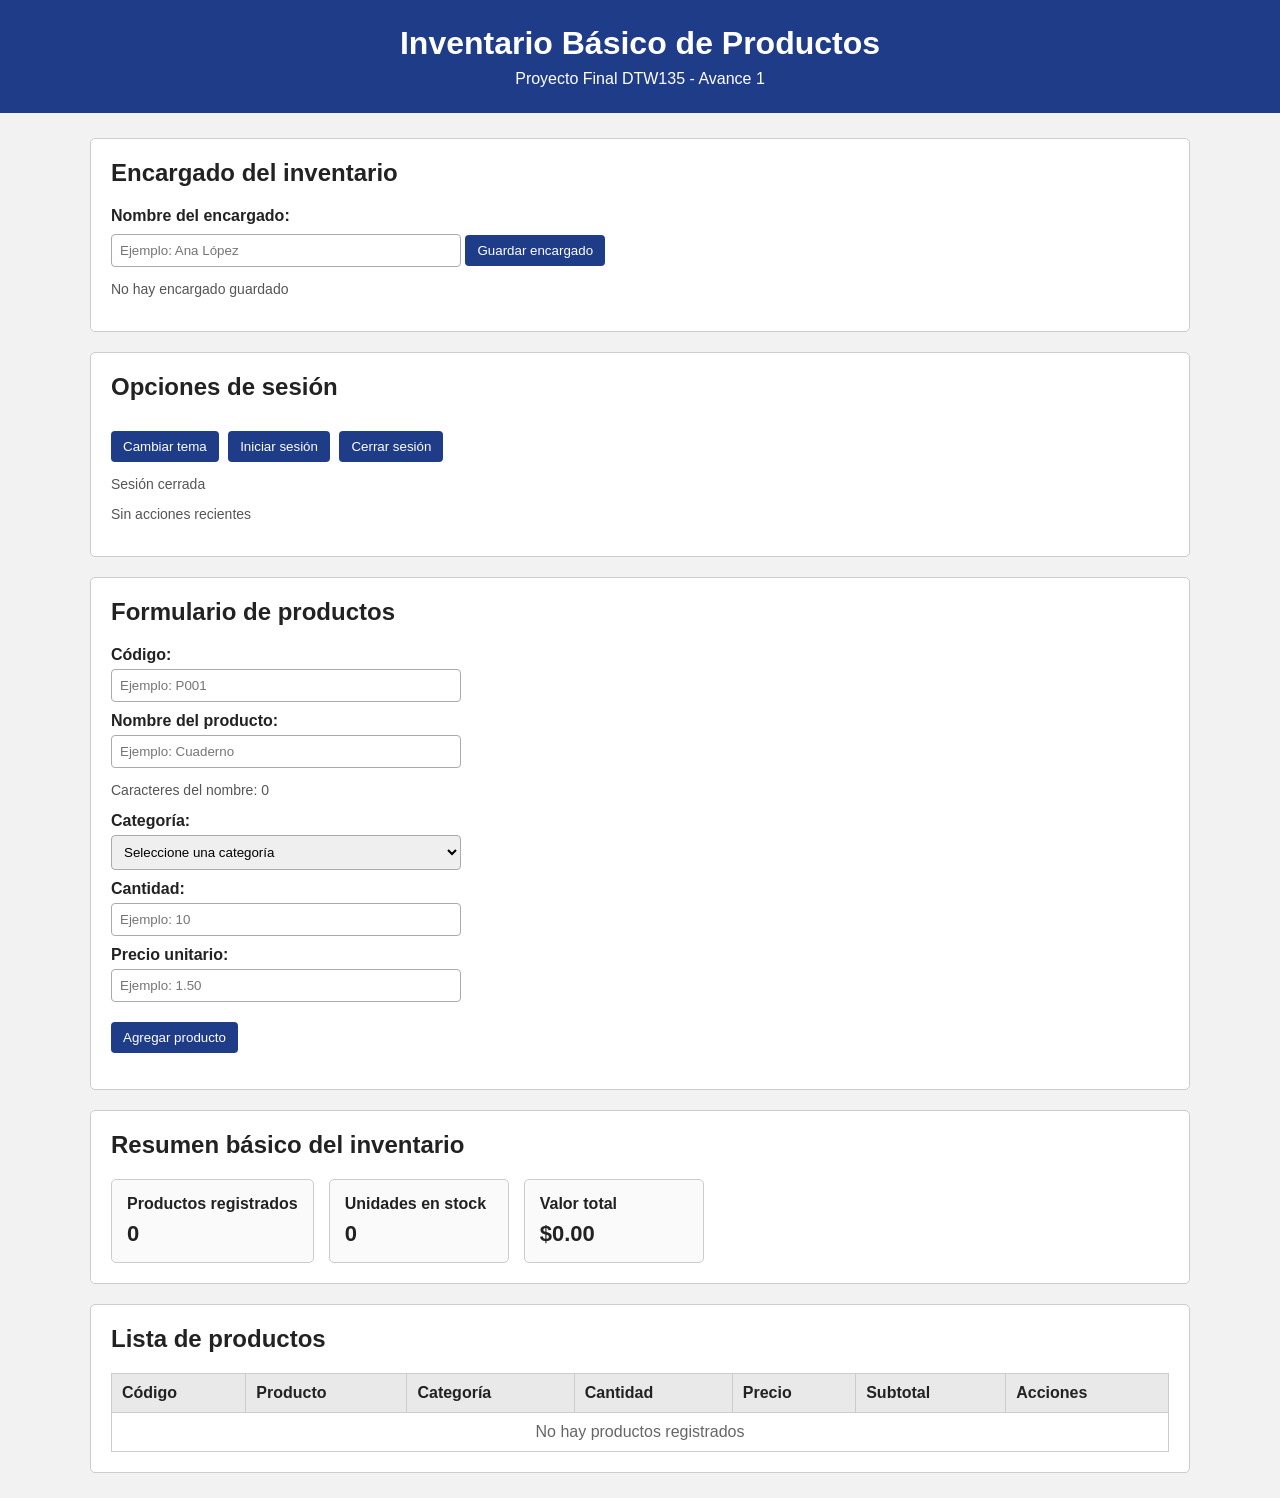
==== index.html @ 8d3bea01 "primer carga, eventos, cambiar estados, localstorage, sesionstorage, Dom, agregar y listar del crud" ====
<!DOCTYPE html>
<html lang="es">
<head>
  <meta charset="UTF-8">
  <meta name="viewport" content="width=device-width, initial-scale=1.0">
  <title>Inventario Básico de Productos</title>
  <link rel="stylesheet" href="css/styles.css">
</head>
<body>

  <header class="encabezado">
    <h1>Inventario Básico de Productos</h1>
    <p>Proyecto Final DTW135 - Avance 1</p>
  </header>

  <main class="contenedor-principal">

    <section class="tarjeta">
      <h2>Encargado del inventario</h2>

      <label for="usuario">Nombre del encargado:</label>
      <input type="text" id="usuario" placeholder="Ejemplo: Ana López">

      <button id="guardarUsuarioBtn">Guardar encargado</button>

      <p id="mostrarUsuario" class="texto-ayuda"></p>
    </section>

    <section class="tarjeta">
      <h2>Opciones de sesión</h2>

      <button id="temaBtn">Cambiar tema</button>
      <button id="iniciarSesionBtn">Iniciar sesión</button>
      <button id="cerrarSesionBtn">Cerrar sesión</button>

      <p id="estadoSesion" class="texto-ayuda"></p>
      <p id="ultimaAccion" class="texto-ayuda"></p>
    </section>

    <section class="tarjeta">
      <h2>Formulario de productos</h2>

      <label for="codigoInput">Código:</label>
      <input type="text" id="codigoInput" placeholder="Ejemplo: P001">

      <label for="productoInput">Nombre del producto:</label>
      <input type="text" id="productoInput" placeholder="Ejemplo: Cuaderno">

      <p class="contador">Caracteres del nombre: <span id="contador">0</span></p>

      <label for="categoriaInput">Categoría:</label>
      <select id="categoriaInput">
        <option value="">Seleccione una categoría</option>
        <option value="Alimentos">Alimentos</option>
        <option value="Limpieza">Limpieza</option>
        <option value="Tecnología">Tecnología</option>
        <option value="Papelería">Papelería</option>
        <option value="Otros">Otros</option>
      </select>

      <label for="cantidadInput">Cantidad:</label>
      <input type="number" id="cantidadInput" placeholder="Ejemplo: 10" min="0">

      <label for="precioInput">Precio unitario:</label>
      <input type="number" id="precioInput" placeholder="Ejemplo: 1.50" min="0" step="0.01">

      <div class="acciones-formulario">
        <button id="agregarBtn">Agregar producto</button>
        <button id="cancelarBtn" class="oculto">Cancelar edición</button>
      </div>

      <p id="mensaje" class="mensaje"></p>
    </section>

    <section class="tarjeta">
      <h2>Resumen básico del inventario</h2>

      <div class="resumen">
        <article class="dato">
          <h3>Productos registrados</h3>
          <p id="totalProductos">0</p>
        </article>

        <article class="dato">
          <h3>Unidades en stock</h3>
          <p id="totalUnidades">0</p>
        </article>

        <article class="dato">
          <h3>Valor total</h3>
          <p id="valorInventario">$0.00</p>
        </article>
      </div>
    </section>

    <section class="tarjeta">
      <h2>Lista de productos</h2>

      <div class="tabla-contenedor">
        <table>
          <thead>
            <tr>
              <th>Código</th>
              <th>Producto</th>
              <th>Categoría</th>
              <th>Cantidad</th>
              <th>Precio</th>
              <th>Subtotal</th>
              <th>Acciones</th>
            </tr>
          </thead>
          <tbody id="tablaProductos"></tbody>
        </table>
      </div>
    </section>

  </main>

  <script src="js/app.js"></script>
</body>
</html>
---- css/styles.css ----
* {
  box-sizing: border-box;
}

body {
  margin: 0;
  font-family: Arial, Helvetica, sans-serif;
  background-color: #f2f2f2;
  color: #222;
}

body.dark {
  background-color: #222;
  color: #fff;
}

.encabezado {
  background-color: #1f3c88;
  color: #fff;
  padding: 25px;
  text-align: center;
}

.encabezado h1 {
  margin: 0 0 8px 0;
}

.encabezado p {
  margin: 0;
}

.contenedor-principal {
  width: 90%;
  max-width: 1100px;
  margin: 25px auto;
}

.tarjeta {
  background-color: #fff;
  border: 1px solid #ccc;
  padding: 20px;
  margin-bottom: 20px;
  border-radius: 5px;
}

body.dark .tarjeta {
  background-color: #333;
  border-color: #555;
}

h2 {
  margin-top: 0;
}

label {
  display: block;
  margin-top: 10px;
  font-weight: bold;
}

input,
select {
  width: 100%;
  max-width: 350px;
  padding: 8px;
  margin-top: 5px;
  border: 1px solid #aaa;
  border-radius: 4px;
}

button {
  padding: 8px 12px;
  margin: 10px 5px 0 0;
  border: none;
  border-radius: 4px;
  background-color: #1f3c88;
  color: #fff;
  cursor: pointer;
}

button:hover {
  background-color: #162b63;
}

.acciones-formulario {
  margin-top: 10px;
}

.oculto {
  display: none;
}

.mensaje {
  color: #b00020;
  font-weight: bold;
}

.texto-ayuda,
.contador {
  color: #555;
  font-size: 14px;
}

body.dark .texto-ayuda,
body.dark .contador {
  color: #ddd;
}

.resumen {
  display: flex;
  gap: 15px;
  flex-wrap: wrap;
}

.dato {
  border: 1px solid #ccc;
  padding: 15px;
  min-width: 180px;
  background-color: #fafafa;
  border-radius: 5px;
}

body.dark .dato {
  background-color: #444;
  border-color: #666;
}

.dato h3 {
  margin: 0 0 8px 0;
  font-size: 16px;
}

.dato p {
  margin: 0;
  font-size: 22px;
  font-weight: bold;
}

.tabla-contenedor {
  overflow-x: auto;
}

table {
  width: 100%;
  border-collapse: collapse;
  background-color: #fff;
}

body.dark table {
  background-color: #333;
}

th,
td {
  border: 1px solid #ccc;
  padding: 10px;
  text-align: left;
}

body.dark th,
body.dark td {
  border-color: #555;
}

th {
  background-color: #e9e9e9;
}

body.dark th {
  background-color: #444;
}

.stock-bajo {
  color: #b00020;
  font-weight: bold;
}

.sin-productos {
  text-align: center;
  color: #666;
}
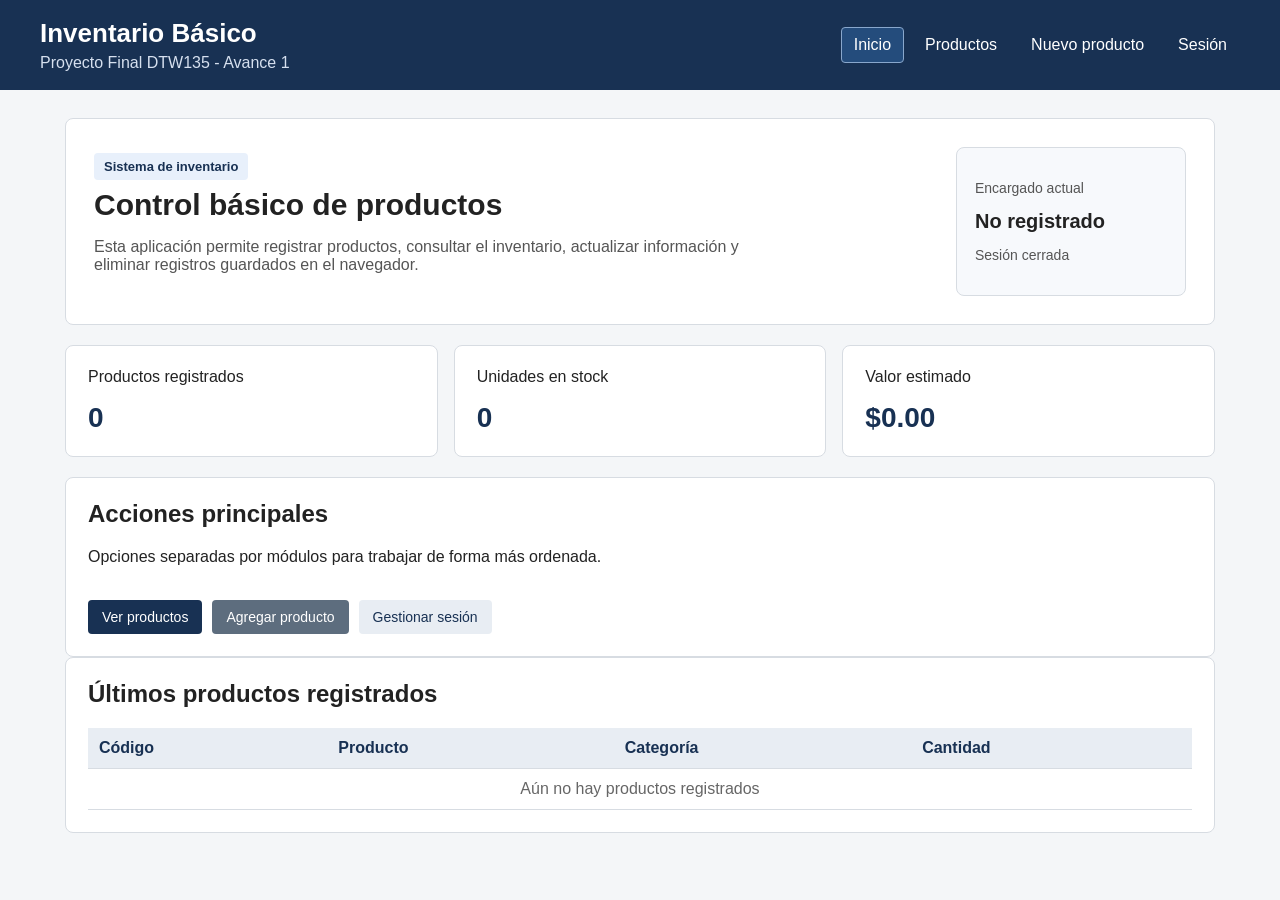
==== commit dc05a085: "Mejora de distribucion de vistas, mejora del crud de los productos, fetch, eventlistener, segun yo c" ====
--- a/index.html
+++ b/index.html
@@ -6,96 +6,74 @@
   <title>Inventario Básico de Productos</title>
   <link rel="stylesheet" href="css/styles.css">
 </head>
-<body>
+<body data-page="inicio">
 
-  <header class="encabezado">
-    <h1>Inventario Básico de Productos</h1>
-    <p>Proyecto Final DTW135 - Avance 1</p>
+  <header class="barra-superior">
+    <div>
+      <h1>Inventario Básico</h1>
+      <p>Proyecto Final DTW135 - Avance 1</p>
+    </div>
+
+    <nav class="menu-principal">
+      <a href="index.html" class="activo">Inicio</a>
+      <a href="pages/productos.html">Productos</a>
+      <a href="pages/producto-form.html">Nuevo producto</a>
+      <a href="pages/sesion.html">Sesión</a>
+    </nav>
   </header>
 
-  <main class="contenedor-principal">
+  <main class="contenedor">
+    <section class="hero">
+      <div>
+        <span class="etiqueta">Sistema de inventario</span>
+        <h2>Control básico de productos</h2>
+        <p>
+          Esta aplicación permite registrar productos, consultar el inventario,
+          actualizar información y eliminar registros guardados en el navegador.
+        </p>
+      </div>
 
-    <section class="tarjeta">
-      <h2>Encargado del inventario</h2>
+      <div class="panel-usuario">
+        <p class="texto-pequeno">Encargado actual</p>
+        <strong id="nombreEncargado">No registrado</strong>
+        <p id="estadoSesion" class="texto-ayuda">Sesión cerrada</p>
+      </div>
+    </section>
 
-      <label for="usuario">Nombre del encargado:</label>
-      <input type="text" id="usuario" placeholder="Ejemplo: Ana López">
+    <section class="resumen-grid">
+      <article class="tarjeta-resumen">
+        <p>Productos registrados</p>
+        <strong id="totalProductos">0</strong>
+      </article>
 
-      <button id="guardarUsuarioBtn">Guardar encargado</button>
+      <article class="tarjeta-resumen">
+        <p>Unidades en stock</p>
+        <strong id="totalUnidades">0</strong>
+      </article>
 
-      <p id="mostrarUsuario" class="texto-ayuda"></p>
+      <article class="tarjeta-resumen">
+        <p>Valor estimado</p>
+        <strong id="valorInventario">$0.00</strong>
+      </article>
     </section>
 
     <section class="tarjeta">
-      <h2>Opciones de sesión</h2>
-
-      <button id="temaBtn">Cambiar tema</button>
-      <button id="iniciarSesionBtn">Iniciar sesión</button>
-      <button id="cerrarSesionBtn">Cerrar sesión</button>
-
-      <p id="estadoSesion" class="texto-ayuda"></p>
-      <p id="ultimaAccion" class="texto-ayuda"></p>
-    </section>
-
-    <section class="tarjeta">
-      <h2>Formulario de productos</h2>
-
-      <label for="codigoInput">Código:</label>
-      <input type="text" id="codigoInput" placeholder="Ejemplo: P001">
-
-      <label for="productoInput">Nombre del producto:</label>
-      <input type="text" id="productoInput" placeholder="Ejemplo: Cuaderno">
-
-      <p class="contador">Caracteres del nombre: <span id="contador">0</span></p>
-
-      <label for="categoriaInput">Categoría:</label>
-      <select id="categoriaInput">
-        <option value="">Seleccione una categoría</option>
-        <option value="Alimentos">Alimentos</option>
-        <option value="Limpieza">Limpieza</option>
-        <option value="Tecnología">Tecnología</option>
-        <option value="Papelería">Papelería</option>
-        <option value="Otros">Otros</option>
-      </select>
-
-      <label for="cantidadInput">Cantidad:</label>
-      <input type="number" id="cantidadInput" placeholder="Ejemplo: 10" min="0">
-
-      <label for="precioInput">Precio unitario:</label>
-      <input type="number" id="precioInput" placeholder="Ejemplo: 1.50" min="0" step="0.01">
-
-      <div class="acciones-formulario">
-        <button id="agregarBtn">Agregar producto</button>
-        <button id="cancelarBtn" class="oculto">Cancelar edición</button>
+      <div class="encabezado-seccion">
+        <div>
+          <h2>Acciones principales</h2>
+          <p>Opciones separadas por módulos para trabajar de forma más ordenada.</p>
+        </div>
       </div>
 
-      <p id="mensaje" class="mensaje"></p>
-    </section>
-
-    <section class="tarjeta">
-      <h2>Resumen básico del inventario</h2>
-
-      <div class="resumen">
-        <article class="dato">
-          <h3>Productos registrados</h3>
-          <p id="totalProductos">0</p>
-        </article>
-
-        <article class="dato">
-          <h3>Unidades en stock</h3>
-          <p id="totalUnidades">0</p>
-        </article>
-
-        <article class="dato">
-          <h3>Valor total</h3>
-          <p id="valorInventario">$0.00</p>
-        </article>
+      <div class="acciones-inicio">
+        <a class="boton" href="pages/productos.html">Ver productos</a>
+        <a class="boton secundario" href="pages/producto-form.html">Agregar producto</a>
+        <a class="boton claro" href="pages/sesion.html">Gestionar sesión</a>
       </div>
     </section>
 
     <section class="tarjeta">
-      <h2>Lista de productos</h2>
-
+      <h2>Últimos productos registrados</h2>
       <div class="tabla-contenedor">
         <table>
           <thead>
@@ -104,16 +82,12 @@
               <th>Producto</th>
               <th>Categoría</th>
               <th>Cantidad</th>
-              <th>Precio</th>
-              <th>Subtotal</th>
-              <th>Acciones</th>
             </tr>
           </thead>
-          <tbody id="tablaProductos"></tbody>
+          <tbody id="tablaUltimosProductos"></tbody>
         </table>
       </div>
     </section>
-
   </main>
 
   <script src="js/app.js"></script>
--- a/css/styles.css
+++ b/css/styles.css
@@ -5,135 +5,248 @@
 body {
   margin: 0;
   font-family: Arial, Helvetica, sans-serif;
-  background-color: #f2f2f2;
+  background-color: #f4f6f8;
   color: #222;
 }
 
 body.dark {
-  background-color: #222;
-  color: #fff;
-}
-
-.encabezado {
-  background-color: #1f3c88;
-  color: #fff;
-  padding: 25px;
-  text-align: center;
-}
-
-.encabezado h1 {
-  margin: 0 0 8px 0;
-}
-
-.encabezado p {
+  background-color: #1f1f1f;
+  color: #f5f5f5;
+}
+
+.barra-superior {
+  background-color: #183153;
+  color: #fff;
+  padding: 18px 40px;
+  display: flex;
+  justify-content: space-between;
+  align-items: center;
+  gap: 20px;
+  flex-wrap: wrap;
+}
+
+.barra-superior h1 {
+  margin: 0 0 5px 0;
+  font-size: 26px;
+}
+
+.barra-superior p {
   margin: 0;
-}
-
-.contenedor-principal {
-  width: 90%;
-  max-width: 1100px;
-  margin: 25px auto;
-}
-
+  color: #d6e0ef;
+}
+
+.menu-principal {
+  display: flex;
+  gap: 8px;
+  flex-wrap: wrap;
+}
+
+.menu-principal a {
+  color: #fff;
+  text-decoration: none;
+  padding: 8px 12px;
+  border-radius: 4px;
+  border: 1px solid transparent;
+}
+
+.menu-principal a:hover,
+.menu-principal a.activo {
+  background-color: #244c7c;
+  border-color: #89a7cc;
+}
+
+.contenedor {
+  width: 92%;
+  max-width: 1150px;
+  margin: 28px auto;
+}
+
+.contenedor-formulario {
+  max-width: 850px;
+}
+
+.hero {
+  background-color: #fff;
+  border: 1px solid #d7dce2;
+  border-radius: 8px;
+  padding: 28px;
+  display: flex;
+  justify-content: space-between;
+  gap: 20px;
+  align-items: center;
+}
+
+body.dark .hero,
+body.dark .tarjeta,
+body.dark .tarjeta-resumen,
+body.dark .panel-usuario {
+  background-color: #2d2d2d;
+  border-color: #555;
+}
+
+.hero h2 {
+  margin: 8px 0;
+  font-size: 30px;
+}
+
+.hero p {
+  max-width: 650px;
+  color: #555;
+}
+
+body.dark .hero p,
+body.dark .texto-ayuda,
+body.dark .texto-pequeno,
+body.dark .contador {
+  color: #ddd;
+}
+
+.etiqueta {
+  display: inline-block;
+  background-color: #e8f0fb;
+  color: #183153;
+  padding: 6px 10px;
+  border-radius: 4px;
+  font-size: 13px;
+  font-weight: bold;
+}
+
+.panel-usuario {
+  min-width: 230px;
+  background-color: #f7f9fc;
+  border: 1px solid #d7dce2;
+  border-radius: 8px;
+  padding: 18px;
+}
+
+.panel-usuario strong {
+  display: block;
+  font-size: 20px;
+  margin-bottom: 6px;
+}
+
+.resumen-grid {
+  display: grid;
+  grid-template-columns: repeat(3, 1fr);
+  gap: 16px;
+  margin: 20px 0;
+}
+
+.tarjeta-resumen,
 .tarjeta {
   background-color: #fff;
-  border: 1px solid #ccc;
-  padding: 20px;
-  margin-bottom: 20px;
-  border-radius: 5px;
-}
-
-body.dark .tarjeta {
-  background-color: #333;
-  border-color: #555;
-}
-
-h2 {
+  border: 1px solid #d7dce2;
+  border-radius: 8px;
+  padding: 22px;
+}
+
+.tarjeta-resumen p,
+.tarjeta h2,
+.tarjeta p {
   margin-top: 0;
+}
+
+.tarjeta-resumen strong {
+  font-size: 28px;
+  color: #183153;
+}
+
+body.dark .tarjeta-resumen strong {
+  color: #fff;
+}
+
+.encabezado-seccion {
+  display: flex;
+  justify-content: space-between;
+  align-items: center;
+  gap: 16px;
+  margin-bottom: 18px;
+}
+
+.acciones-inicio,
+.acciones-formulario {
+  display: flex;
+  gap: 10px;
+  flex-wrap: wrap;
+  align-items: center;
+}
+
+.boton,
+button {
+  display: inline-block;
+  padding: 9px 14px;
+  border: none;
+  border-radius: 4px;
+  background-color: #183153;
+  color: #fff;
+  text-decoration: none;
+  cursor: pointer;
+  font-size: 14px;
+}
+
+.boton:hover,
+button:hover {
+  background-color: #244c7c;
+}
+
+button.secundario,
+.boton.secundario {
+  background-color: #5d6d7e;
+}
+
+button.claro,
+.boton.claro {
+  background-color: #e8edf3;
+  color: #183153;
+}
+
+.filtros {
+  margin-bottom: 16px;
 }
 
 label {
   display: block;
-  margin-top: 10px;
+  margin-bottom: 6px;
   font-weight: bold;
 }
 
 input,
 select {
   width: 100%;
-  max-width: 350px;
-  padding: 8px;
-  margin-top: 5px;
-  border: 1px solid #aaa;
-  border-radius: 4px;
-}
-
-button {
-  padding: 8px 12px;
-  margin: 10px 5px 0 0;
-  border: none;
-  border-radius: 4px;
-  background-color: #1f3c88;
-  color: #fff;
-  cursor: pointer;
-}
-
-button:hover {
-  background-color: #162b63;
-}
-
-.acciones-formulario {
-  margin-top: 10px;
-}
-
-.oculto {
-  display: none;
+  padding: 10px;
+  border: 1px solid #aeb6bf;
+  border-radius: 4px;
+  font-size: 14px;
+}
+
+body.dark input,
+body.dark select {
+  background-color: #3b3b3b;
+  color: #fff;
+  border-color: #666;
+}
+
+.form-grid {
+  display: grid;
+  grid-template-columns: repeat(2, 1fr);
+  gap: 16px;
+}
+
+.campo {
+  margin-bottom: 5px;
+}
+
+.contador,
+.texto-ayuda,
+.texto-pequeno {
+  color: #666;
+  font-size: 14px;
 }
 
 .mensaje {
   color: #b00020;
   font-weight: bold;
-}
-
-.texto-ayuda,
-.contador {
-  color: #555;
-  font-size: 14px;
-}
-
-body.dark .texto-ayuda,
-body.dark .contador {
-  color: #ddd;
-}
-
-.resumen {
-  display: flex;
-  gap: 15px;
-  flex-wrap: wrap;
-}
-
-.dato {
-  border: 1px solid #ccc;
-  padding: 15px;
-  min-width: 180px;
-  background-color: #fafafa;
-  border-radius: 5px;
-}
-
-body.dark .dato {
-  background-color: #444;
-  border-color: #666;
-}
-
-.dato h3 {
-  margin: 0 0 8px 0;
-  font-size: 16px;
-}
-
-.dato p {
-  margin: 0;
-  font-size: 22px;
-  font-weight: bold;
+  margin-top: 14px;
 }
 
 .tabla-contenedor {
@@ -147,14 +260,15 @@
 }
 
 body.dark table {
-  background-color: #333;
+  background-color: #2d2d2d;
 }
 
 th,
 td {
-  border: 1px solid #ccc;
-  padding: 10px;
+  padding: 11px;
+  border-bottom: 1px solid #d7dce2;
   text-align: left;
+  vertical-align: middle;
 }
 
 body.dark th,
@@ -163,19 +277,62 @@
 }
 
 th {
-  background-color: #e9e9e9;
+  background-color: #e8edf3;
+  color: #183153;
 }
 
 body.dark th {
-  background-color: #444;
-}
-
-.stock-bajo {
-  color: #b00020;
-  font-weight: bold;
+  background-color: #3a3a3a;
+  color: #fff;
+}
+
+.acciones-tabla {
+  display: flex;
+  gap: 8px;
+  flex-wrap: wrap;
+}
+
+.estado-stock {
+  display: inline-block;
+  padding: 4px 8px;
+  border-radius: 4px;
+  font-size: 13px;
+  background-color: #e8f5e9;
+  color: #1b5e20;
+}
+
+.estado-stock.bajo {
+  background-color: #fff3cd;
+  color: #856404;
+}
+
+.estado-stock.agotado {
+  background-color: #f8d7da;
+  color: #842029;
 }
 
 .sin-productos {
   text-align: center;
   color: #666;
 }
+
+@media (max-width: 760px) {
+  .barra-superior,
+  .hero,
+  .encabezado-seccion {
+    display: block;
+  }
+
+  .menu-principal {
+    margin-top: 14px;
+  }
+
+  .resumen-grid,
+  .form-grid {
+    grid-template-columns: 1fr;
+  }
+
+  .panel-usuario {
+    margin-top: 18px;
+  }
+}
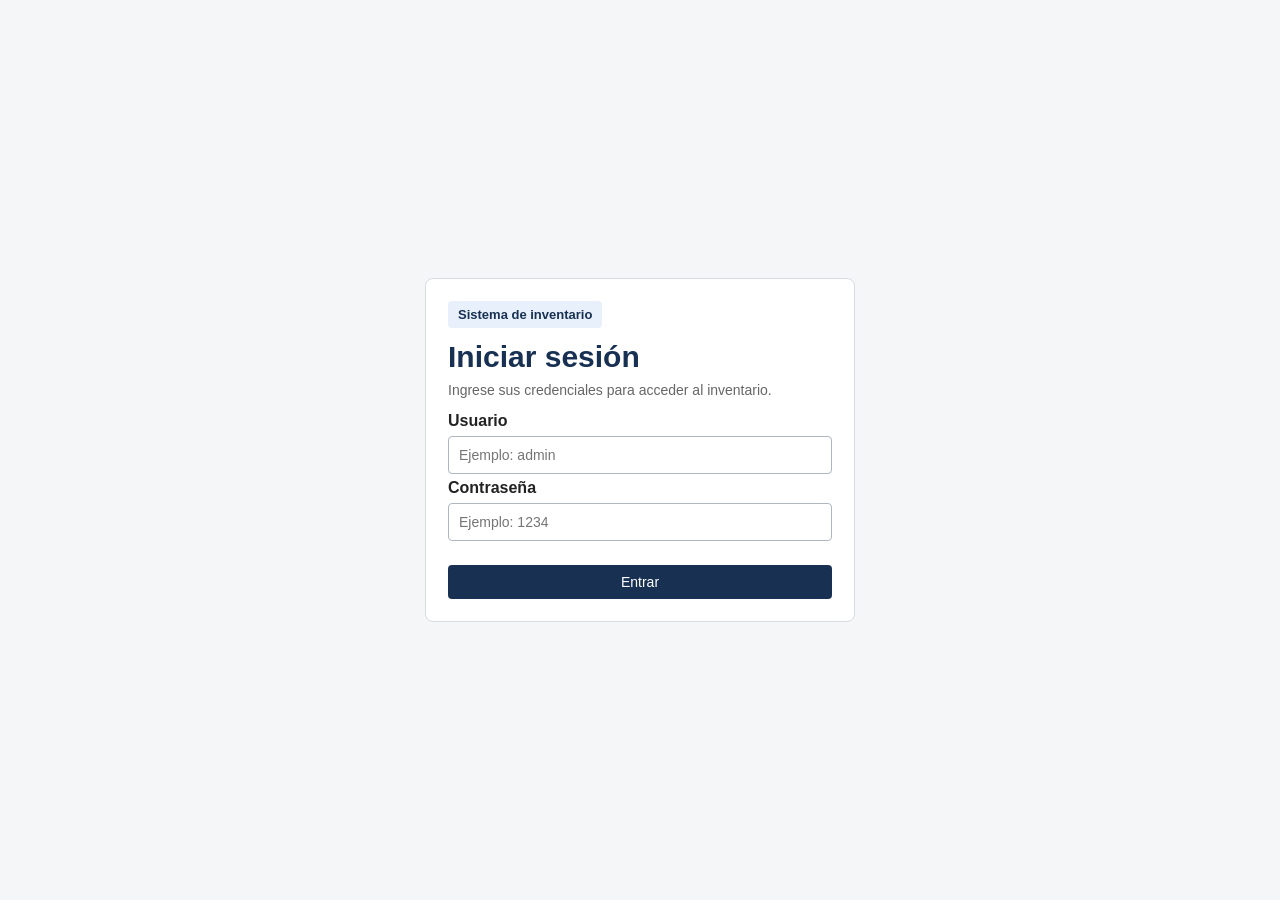
==== commit 04b739b0: "Mejora dashboard, login y navegacion lateral" ====
--- a/index.html
+++ b/index.html
@@ -6,74 +6,101 @@
   <title>Inventario Básico de Productos</title>
   <link rel="stylesheet" href="css/styles.css">
 </head>
-<body data-page="inicio">
+<body data-page="inicio" class="app-layout">
 
-  <header class="barra-superior">
-    <div>
-      <h1>Inventario Básico</h1>
-      <p>Proyecto Final DTW135 - Avance 1</p>
+  <aside class="sidebar" id="sidebar">
+    <div class="sidebar-superior">
+      <button type="button" class="sidebar-toggle" id="sidebarToggle" aria-label="Abrir o cerrar menú" aria-expanded="true">&lt;</button>
+    </div>
+
+    <div class="sidebar-branding">
+      <div class="sidebar-marca">
+        <h1>StockFlow</h1>
+        <p>Sistema de Gestión de Inventario</p>
+      </div>
     </div>
 
     <nav class="menu-principal">
-      <a href="index.html" class="activo">Inicio</a>
+      <a href="index.html" class="activo">Home</a>
+      <a href="pages/producto-form.html">Nuevo producto</a>
       <a href="pages/productos.html">Productos</a>
-      <a href="pages/producto-form.html">Nuevo producto</a>
-      <a href="pages/sesion.html">Sesión</a>
     </nav>
-  </header>
 
-  <main class="contenedor">
-    <section class="hero">
+    <button type="button" class="cerrar-sesion-btn sidebar-logout">Cerrar sesión</button>
+  </aside>
+
+  <main class="contenedor dashboard">
+    <section class="dashboard-header">
       <div>
-        <span class="etiqueta">Sistema de inventario</span>
-        <h2>Control básico de productos</h2>
-        <p>
-          Esta aplicación permite registrar productos, consultar el inventario,
-          actualizar información y eliminar registros guardados en el navegador.
-        </p>
+        <span class="etiqueta">Panel administrativo</span>
+        <h2 id="saludoUsuario">Hola, bienvenido</h2>
+        <p>Resumen general del inventario y actividad reciente.</p>
       </div>
 
-      <div class="panel-usuario">
-        <p class="texto-pequeno">Encargado actual</p>
+      <div class="panel-usuario panel-usuario-compacto">
+        <p class="texto-pequeno">Usuario activo</p>
         <strong id="nombreEncargado">No registrado</strong>
         <p id="estadoSesion" class="texto-ayuda">Sesión cerrada</p>
       </div>
     </section>
 
-    <section class="resumen-grid">
-      <article class="tarjeta-resumen">
-        <p>Productos registrados</p>
-        <strong id="totalProductos">0</strong>
+    <section class="resumen-grid metricas-grid">
+      <article class="tarjeta-resumen metrica-card">
+        <span class="metrica-icono">#</span>
+        <div>
+          <p>Productos registrados</p>
+          <strong id="totalProductos">0</strong>
+        </div>
       </article>
 
-      <article class="tarjeta-resumen">
-        <p>Unidades en stock</p>
-        <strong id="totalUnidades">0</strong>
+      <article class="tarjeta-resumen metrica-card">
+        <span class="metrica-icono">+</span>
+        <div>
+          <p>Unidades en stock</p>
+          <strong id="totalUnidades">0</strong>
+        </div>
       </article>
 
-      <article class="tarjeta-resumen">
-        <p>Valor estimado</p>
-        <strong id="valorInventario">$0.00</strong>
+      <article class="tarjeta-resumen metrica-card">
+        <span class="metrica-icono">$</span>
+        <div>
+          <p>Valor estimado</p>
+          <strong id="valorInventario">$0.00</strong>
+        </div>
       </article>
     </section>
 
-    <section class="tarjeta">
-      <div class="encabezado-seccion">
+    <section class="dashboard-grid">
+      <article class="tarjeta dashboard-card chart-card">
+        <div class="encabezado-seccion compacto">
+          <div>
+            <h2>Stock por categoría</h2>
+            <p>Distribución de unidades registradas.</p>
+          </div>
+        </div>
+        <div class="chart-wrap">
+          <canvas id="stockChart" width="680" height="280"></canvas>
+        </div>
+      </article>
+
+      <article class="tarjeta dashboard-card">
+        <div class="encabezado-seccion compacto">
+          <div>
+            <h2>Actividad reciente</h2>
+            <p>Últimos movimientos del inventario.</p>
+          </div>
+        </div>
+        <div id="actividadReciente" class="actividad-lista"></div>
+      </article>
+    </section>
+
+    <section class="tarjeta dashboard-card">
+      <div class="encabezado-seccion compacto">
         <div>
-          <h2>Acciones principales</h2>
-          <p>Opciones separadas por módulos para trabajar de forma más ordenada.</p>
+          <h2>Últimos productos registrados</h2>
+          <p>Vista rápida de los registros más recientes.</p>
         </div>
       </div>
-
-      <div class="acciones-inicio">
-        <a class="boton" href="pages/productos.html">Ver productos</a>
-        <a class="boton secundario" href="pages/producto-form.html">Agregar producto</a>
-        <a class="boton claro" href="pages/sesion.html">Gestionar sesión</a>
-      </div>
-    </section>
-
-    <section class="tarjeta">
-      <h2>Últimos productos registrados</h2>
       <div class="tabla-contenedor">
         <table>
           <thead>
--- a/css/styles.css
+++ b/css/styles.css
@@ -14,6 +14,10 @@
   color: #f5f5f5;
 }
 
+.app-layout {
+  min-height: 100vh;
+}
+
 .barra-superior {
   background-color: #183153;
   color: #fff;
@@ -41,18 +45,136 @@
   flex-wrap: wrap;
 }
 
-.menu-principal a {
+.sidebar {
+  position: fixed;
+  top: 0;
+  left: 0;
+  z-index: 10;
+  width: 250px;
+  height: 100vh;
+  padding: 14px 18px 18px 18px;
+  background-color: #183153;
+  color: #fff;
+  display: flex;
+  flex-direction: column;
+  gap: 18px;
+  transition: width 0.2s ease;
+}
+
+.sidebar-superior {
+  display: flex;
+  align-items: center;
+  justify-content: flex-start;
+  min-height: 40px;
+}
+
+.sidebar-branding {
+  padding: 10px 4px 16px 4px;
+  border-bottom: 1px solid rgba(137, 167, 204, 0.28);
+}
+
+.sidebar-toggle {
+  width: 36px;
+  height: 36px;
+  padding: 0;
+  flex: 0 0 36px;
+  border: 1px solid #89a7cc;
+  background-color: #244c7c;
+  font-size: 18px;
+  line-height: 1;
+  transition: transform 0.2s ease;
+}
+
+.sidebar-marca h1 {
+  margin: 0 0 6px 0;
+  font-size: 24px;
+  line-height: 1.1;
+  letter-spacing: 0;
+}
+
+.sidebar-marca p {
+  margin: 0;
+  color: #d6e0ef;
+  font-size: 13px;
+  line-height: 1.35;
+}
+
+.sidebar .menu-principal {
+  display: flex;
+  flex-direction: column;
+  gap: 4px;
+  margin-top: 2px;
+}
+
+.sidebar-logout {
+  width: 100%;
+  margin-top: auto;
+  background-color: #5d6d7e;
+}
+
+.sidebar-logout:hover {
+  background-color: #6f8092;
+}
+
+.sidebar.colapsado {
+  width: 78px;
+  padding-left: 20px;
+  padding-right: 20px;
+}
+
+.sidebar.colapsado .sidebar-toggle {
+  transform: rotate(180deg);
+}
+
+.sidebar.colapsado .sidebar-branding,
+.sidebar.colapsado .menu-principal,
+.sidebar.colapsado .sidebar-logout {
+  display: none;
+}
+
+.menu-principal a,
+.menu-principal button {
   color: #fff;
   text-decoration: none;
-  padding: 8px 12px;
-  border-radius: 4px;
+  padding: 10px 12px;
+  border-radius: 6px;
   border: 1px solid transparent;
+  background-color: transparent;
+  font-size: 14px;
 }
 
 .menu-principal a:hover,
-.menu-principal a.activo {
-  background-color: #244c7c;
-  border-color: #89a7cc;
+.menu-principal button:hover {
+  background-color: rgba(36, 76, 124, 0.55);
+}
+
+.sidebar .menu-principal a {
+  position: relative;
+  padding-left: 18px;
+  color: #d6e0ef;
+  white-space: nowrap;
+}
+
+.sidebar .menu-principal a.activo {
+  background-color: rgba(255, 255, 255, 0.06);
+  border-color: transparent;
+  color: #fff;
+  font-weight: bold;
+}
+
+.sidebar .menu-principal a.activo::before {
+  content: "";
+  position: absolute;
+  top: 8px;
+  bottom: 8px;
+  left: 0;
+  width: 5px;
+  border-radius: 0 4px 4px 0;
+  background-color: #89a7cc;
+}
+
+.menu-principal button {
+  cursor: pointer;
 }
 
 .contenedor {
@@ -61,8 +183,52 @@
   margin: 28px auto;
 }
 
+.app-layout .contenedor {
+  width: auto;
+  max-width: none;
+  margin: 28px 28px 28px 278px;
+  transition: margin-left 0.2s ease;
+}
+
+.app-layout.sidebar-colapsado .contenedor {
+  margin-left: 106px;
+}
+
 .contenedor-formulario {
   max-width: 850px;
+}
+
+.app-layout .contenedor-formulario {
+  max-width: 850px;
+  margin-right: auto;
+}
+
+.contenedor-login {
+  width: 92%;
+  max-width: 430px;
+  min-height: 100vh;
+  margin: 0 auto;
+  display: flex;
+  align-items: center;
+}
+
+.login-tarjeta {
+  width: 100%;
+}
+
+.login-tarjeta h1 {
+  margin: 12px 0 8px 0;
+  font-size: 30px;
+  color: #183153;
+}
+
+body.dark .login-tarjeta h1 {
+  color: #fff;
+}
+
+.login-tarjeta button {
+  width: 100%;
+  margin-top: 8px;
 }
 
 .hero {
@@ -76,7 +242,42 @@
   align-items: center;
 }
 
+.dashboard {
+  display: flex;
+  flex-direction: column;
+  gap: 18px;
+}
+
+.dashboard-header {
+  background-color: #fff;
+  border: 1px solid #d7dce2;
+  border-radius: 16px;
+  padding: 20px 22px;
+  display: flex;
+  justify-content: space-between;
+  gap: 20px;
+  align-items: center;
+  box-shadow: 0 10px 28px rgba(24, 49, 83, 0.08);
+}
+
+.dashboard-header h2 {
+  margin: 8px 0 6px 0;
+  font-size: 28px;
+}
+
+.dashboard-header p {
+  margin: 0;
+  color: #555;
+}
+
+.panel-usuario-compacto {
+  min-width: 220px;
+  border-radius: 14px;
+  box-shadow: none;
+}
+
 body.dark .hero,
+body.dark .dashboard-header,
 body.dark .tarjeta,
 body.dark .tarjeta-resumen,
 body.dark .panel-usuario {
@@ -95,6 +296,7 @@
 }
 
 body.dark .hero p,
+body.dark .dashboard-header p,
 body.dark .texto-ayuda,
 body.dark .texto-pequeno,
 body.dark .contador {
@@ -132,6 +334,10 @@
   margin: 20px 0;
 }
 
+.metricas-grid {
+  margin: 0;
+}
+
 .tarjeta-resumen,
 .tarjeta {
   background-color: #fff;
@@ -140,6 +346,33 @@
   padding: 22px;
 }
 
+.dashboard-card,
+.metrica-card {
+  border-radius: 16px;
+  box-shadow: 0 10px 28px rgba(24, 49, 83, 0.08);
+}
+
+.metrica-card {
+  display: flex;
+  align-items: center;
+  gap: 16px;
+  min-height: 118px;
+}
+
+.metrica-icono {
+  width: 46px;
+  height: 46px;
+  flex: 0 0 46px;
+  border-radius: 14px;
+  background-color: #e8f0fb;
+  color: #183153;
+  display: inline-flex;
+  align-items: center;
+  justify-content: center;
+  font-size: 22px;
+  font-weight: bold;
+}
+
 .tarjeta-resumen p,
 .tarjeta h2,
 .tarjeta p {
@@ -149,6 +382,77 @@
 .tarjeta-resumen strong {
   font-size: 28px;
   color: #183153;
+}
+
+.dashboard-grid {
+  display: grid;
+  grid-template-columns: minmax(0, 1.6fr) minmax(280px, 0.9fr);
+  gap: 18px;
+}
+
+.encabezado-seccion.compacto {
+  margin-bottom: 14px;
+}
+
+.encabezado-seccion.compacto h2 {
+  margin-bottom: 6px;
+}
+
+.chart-card {
+  min-height: 360px;
+}
+
+.chart-wrap {
+  width: 100%;
+  min-height: 280px;
+}
+
+.chart-wrap canvas {
+  width: 100%;
+  height: 280px;
+  display: block;
+}
+
+.actividad-lista {
+  display: flex;
+  flex-direction: column;
+  gap: 10px;
+}
+
+.actividad-item {
+  border: 1px solid #d7dce2;
+  border-radius: 14px;
+  padding: 12px 14px;
+  background-color: #f7f9fc;
+}
+
+.actividad-item strong {
+  display: block;
+  margin-bottom: 4px;
+  color: #183153;
+}
+
+.actividad-item p {
+  margin: 0;
+}
+
+body.dark .dashboard-card,
+body.dark .metrica-card {
+  box-shadow: none;
+}
+
+body.dark .metrica-icono {
+  background-color: #3a3a3a;
+  color: #fff;
+}
+
+body.dark .actividad-item {
+  background-color: #252525;
+  border-color: #555;
+}
+
+body.dark .actividad-item strong {
+  color: #fff;
 }
 
 body.dark .tarjeta-resumen strong {
@@ -200,6 +504,26 @@
   color: #183153;
 }
 
+.sidebar .sidebar-toggle {
+  width: 36px;
+  height: 36px;
+  padding: 0;
+  background-color: #244c7c;
+  border: 1px solid #89a7cc;
+  color: #fff;
+  font-size: 18px;
+}
+
+.sidebar .sidebar-toggle:hover {
+  background-color: #315d91;
+}
+
+.sidebar .sidebar-logout {
+  width: 100%;
+  margin-top: auto;
+  background-color: #5d6d7e;
+}
+
 .filtros {
   margin-bottom: 16px;
 }
@@ -319,6 +643,7 @@
 @media (max-width: 760px) {
   .barra-superior,
   .hero,
+  .dashboard-header,
   .encabezado-seccion {
     display: block;
   }
@@ -328,11 +653,79 @@
   }
 
   .resumen-grid,
-  .form-grid {
+  .form-grid,
+  .dashboard-grid {
     grid-template-columns: 1fr;
+  }
+
+  .dashboard-header {
+    padding: 18px;
+  }
+
+  .panel-usuario-compacto {
+    margin-top: 16px;
+  }
+
+  .metrica-card {
+    min-height: auto;
   }
 
   .panel-usuario {
     margin-top: 18px;
   }
-}
+
+  .sidebar {
+    position: sticky;
+    width: 100%;
+    height: auto;
+    padding: 12px 20px;
+    flex-direction: row;
+    align-items: center;
+    flex-wrap: wrap;
+    gap: 12px;
+  }
+
+  .sidebar.colapsado {
+    width: 100%;
+  }
+
+  .sidebar-superior {
+    width: auto;
+    align-items: center;
+  }
+
+  .sidebar-branding {
+    flex: 1;
+    padding: 0;
+    border-bottom: none;
+  }
+
+  .sidebar-marca h1 {
+    font-size: 21px;
+  }
+
+  .sidebar .menu-principal {
+    width: 100%;
+    margin-top: 0;
+    flex-direction: row;
+  }
+
+  .sidebar-logout,
+  .sidebar .sidebar-logout {
+    width: auto;
+    margin-top: 0;
+  }
+
+  .sidebar.colapsado .sidebar-branding,
+  .sidebar.colapsado .menu-principal,
+  .sidebar.colapsado .sidebar-logout {
+    display: none;
+  }
+
+  .app-layout .contenedor,
+  .app-layout.sidebar-colapsado .contenedor {
+    width: 92%;
+    max-width: 1150px;
+    margin: 20px auto;
+  }
+}
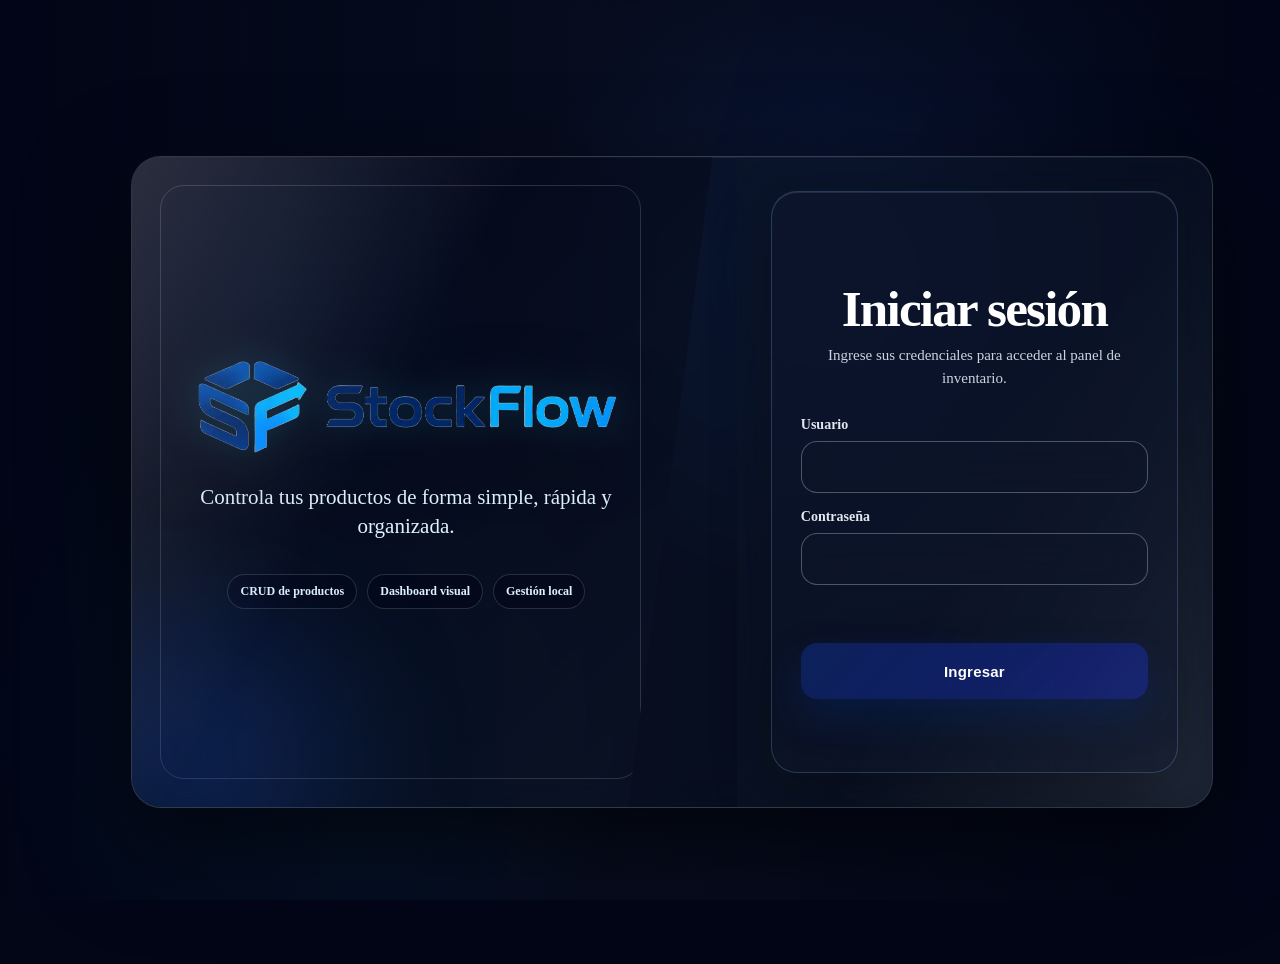
==== commit aee77efd: "Mejora diseño visual del dashboard princial" ====
--- a/index.html
+++ b/index.html
@@ -3,10 +3,18 @@
 <head>
   <meta charset="UTF-8">
   <meta name="viewport" content="width=device-width, initial-scale=1.0">
-  <title>Inventario Básico de Productos</title>
-  <link rel="stylesheet" href="css/styles.css">
+  <title>StockFlow — Dashboard</title>
+  <link rel="preconnect" href="https://fonts.googleapis.com">
+  <link rel="preconnect" href="https://fonts.gstatic.com" crossorigin>
+  <link href="https://fonts.googleapis.com/css2?family=Inter:wght@400;500;600;700&display=swap" rel="stylesheet">
+  <link rel="stylesheet" href="css/dashboard.css">
 </head>
 <body data-page="inicio" class="app-layout">
+
+  <!-- Formas decorativas de fondo -->
+  <div class="bg-glow bg-glow-1"></div>
+  <div class="bg-glow bg-glow-2"></div>
+  <div class="bg-glow bg-glow-3"></div>
 
   <aside class="sidebar" id="sidebar">
     <div class="sidebar-superior">
@@ -14,22 +22,48 @@
     </div>
 
     <div class="sidebar-branding">
-      <div class="sidebar-marca">
-        <h1>StockFlow</h1>
-        <p>Sistema de Gestión de Inventario</p>
+      <div class="sidebar-brand-row">
+        <div class="sidebar-logo">
+          <img src="assets/img/stockFlowLis.png" alt="Logo StockFlow">
+        </div>
+        <div class="sidebar-marca">
+          <h1>StockFlow</h1>
+        </div>
       </div>
     </div>
 
     <nav class="menu-principal">
-      <a href="index.html" class="activo">Home</a>
-      <a href="pages/producto-form.html">Nuevo producto</a>
-      <a href="pages/productos.html">Productos</a>
+      <a href="index.html" class="activo">
+        <svg xmlns="http://www.w3.org/2000/svg" width="16" height="16" fill="none" viewBox="0 0 24 24" stroke="currentColor" stroke-width="2" class="nav-icon">
+          <path stroke-linecap="round" stroke-linejoin="round" d="M3 12l2-2m0 0l7-7 7 7M5 10v10a1 1 0 001 1h3m10-11l2 2m-2-2v10a1 1 0 01-1 1h-3m-6 0a1 1 0 001-1v-4a1 1 0 011-1h2a1 1 0 011 1v4a1 1 0 001 1m-6 0h6"/>
+        </svg>
+        Home
+      </a>
+      <a href="pages/producto-form.html">
+        <svg xmlns="http://www.w3.org/2000/svg" width="16" height="16" fill="none" viewBox="0 0 24 24" stroke="currentColor" stroke-width="2" class="nav-icon">
+          <path stroke-linecap="round" stroke-linejoin="round" d="M12 4v16m8-8H4"/>
+        </svg>
+        Nuevo producto
+      </a>
+      <a href="pages/productos.html">
+        <svg xmlns="http://www.w3.org/2000/svg" width="16" height="16" fill="none" viewBox="0 0 24 24" stroke="currentColor" stroke-width="2" class="nav-icon">
+          <path stroke-linecap="round" stroke-linejoin="round" d="M20 7H4a2 2 0 00-2 2v6a2 2 0 002 2h16a2 2 0 002-2V9a2 2 0 00-2-2z"/>
+          <path stroke-linecap="round" stroke-linejoin="round" d="M16 3H8a2 2 0 00-2 2v2h12V5a2 2 0 00-2-2z"/>
+        </svg>
+        Productos
+      </a>
     </nav>
 
-    <button type="button" class="cerrar-sesion-btn sidebar-logout">Cerrar sesión</button>
+    <button type="button" class="cerrar-sesion-btn sidebar-logout">
+      <svg xmlns="http://www.w3.org/2000/svg" width="16" height="16" fill="none" viewBox="0 0 24 24" stroke="currentColor" stroke-width="2" style="vertical-align:middle; margin-right:6px">
+        <path stroke-linecap="round" stroke-linejoin="round" d="M17 16l4-4m0 0l-4-4m4 4H7m6 4v1a3 3 0 01-3 3H6a3 3 0 01-3-3V7a3 3 0 013-3h4a3 3 0 013 3v1"/>
+      </svg>
+      Cerrar sesión
+    </button>
   </aside>
 
   <main class="contenedor dashboard">
+
     <section class="dashboard-header">
       <div>
         <span class="etiqueta">Panel administrativo</span>
@@ -37,16 +71,54 @@
         <p>Resumen general del inventario y actividad reciente.</p>
       </div>
 
-      <div class="panel-usuario panel-usuario-compacto">
-        <p class="texto-pequeno">Usuario activo</p>
-        <strong id="nombreEncargado">No registrado</strong>
+      <div class="estado-sistema-card">
+        <h3>Estado del sistema</h3>
+        <div class="estado-sistema-lista">
+          <p>
+            <span>
+              <svg xmlns="http://www.w3.org/2000/svg" width="14" height="14" fill="none" viewBox="0 0 24 24" stroke="currentColor" stroke-width="2" style="vertical-align:middle; margin-right:4px">
+                <path stroke-linecap="round" stroke-linejoin="round" d="M16 7a4 4 0 11-8 0 4 4 0 018 0zM12 14a7 7 0 00-7 7h14a7 7 0 00-7-7z"/>
+              </svg>
+            </span>
+            Usuario activo: <strong id="nombreEncargado">No registrado</strong>
+          </p>
+          <p>
+            <span>
+              <svg xmlns="http://www.w3.org/2000/svg" width="14" height="14" fill="none" viewBox="0 0 24 24" stroke="currentColor" stroke-width="2" style="vertical-align:middle; margin-right:4px">
+                <path stroke-linecap="round" stroke-linejoin="round" d="M17.657 16.657L13.414 20.9a1.998 1.998 0 01-2.827 0l-4.244-4.243a8 8 0 1111.314 0z"/>
+                <path stroke-linecap="round" stroke-linejoin="round" d="M15 11a3 3 0 11-6 0 3 3 0 016 0z"/>
+              </svg>
+            </span>
+            Ubicación: <strong id="ubicacionResumen">Solicitando permiso...</strong>
+          </p>
+          <p>
+            <span>
+              <svg xmlns="http://www.w3.org/2000/svg" width="14" height="14" fill="none" viewBox="0 0 24 24" stroke="currentColor" stroke-width="2" style="vertical-align:middle; margin-right:4px">
+                <path stroke-linecap="round" stroke-linejoin="round" d="M3 15a4 4 0 004 4h9a5 5 0 10-.1-9.999 5.002 5.002 0 10-9.78 2.096A4.001 4.001 0 003 15z"/>
+              </svg>
+            </span>
+            Clima: <strong id="climaResumen">Esperando coordenadas...</strong>
+          </p>
+        </div>
         <p id="estadoSesion" class="texto-ayuda">Sesión cerrada</p>
+        <p id="ubicacionEstado" class="texto-ayuda dato-oculto">Pendiente</p>
+        <p id="climaEstado" class="texto-ayuda dato-oculto">Pendiente</p>
+        <span id="latitudActual" class="dato-oculto">Pendiente</span>
+        <span id="longitudActual" class="dato-oculto">Pendiente</span>
+        <span id="temperaturaActual" class="dato-oculto">Pendiente</span>
+        <span id="estadoClimaActual" class="dato-oculto">Pendiente</span>
+        <span id="vientoActual" class="dato-oculto">Pendiente</span>
       </div>
     </section>
 
     <section class="resumen-grid metricas-grid">
       <article class="tarjeta-resumen metrica-card">
-        <span class="metrica-icono">#</span>
+        <span class="metrica-icono">
+          <svg xmlns="http://www.w3.org/2000/svg" width="22" height="22" fill="none" viewBox="0 0 24 24" stroke="currentColor" stroke-width="2">
+            <path stroke-linecap="round" stroke-linejoin="round" d="M20 7H4a2 2 0 00-2 2v6a2 2 0 002 2h16a2 2 0 002-2V9a2 2 0 00-2-2z"/>
+            <path stroke-linecap="round" stroke-linejoin="round" d="M16 3H8a2 2 0 00-2 2v2h12V5a2 2 0 00-2-2z"/>
+          </svg>
+        </span>
         <div>
           <p>Productos registrados</p>
           <strong id="totalProductos">0</strong>
@@ -54,7 +126,11 @@
       </article>
 
       <article class="tarjeta-resumen metrica-card">
-        <span class="metrica-icono">+</span>
+        <span class="metrica-icono">
+          <svg xmlns="http://www.w3.org/2000/svg" width="22" height="22" fill="none" viewBox="0 0 24 24" stroke="currentColor" stroke-width="2">
+            <path stroke-linecap="round" stroke-linejoin="round" d="M5 8h14M5 8a2 2 0 110-4h14a2 2 0 110 4M5 8v10a2 2 0 002 2h10a2 2 0 002-2V8"/>
+          </svg>
+        </span>
         <div>
           <p>Unidades en stock</p>
           <strong id="totalUnidades">0</strong>
@@ -62,7 +138,11 @@
       </article>
 
       <article class="tarjeta-resumen metrica-card">
-        <span class="metrica-icono">$</span>
+        <span class="metrica-icono">
+          <svg xmlns="http://www.w3.org/2000/svg" width="22" height="22" fill="none" viewBox="0 0 24 24" stroke="currentColor" stroke-width="2">
+            <path stroke-linecap="round" stroke-linejoin="round" d="M12 8c-1.657 0-3 .895-3 2s1.343 2 3 2 3 .895 3 2-1.343 2-3 2m0-8c1.11 0 2.08.402 2.599 1M12 8V7m0 1v8m0 0v1m0-1c-1.11 0-2.08-.402-2.599-1M21 12a9 9 0 11-18 0 9 9 0 0118 0z"/>
+          </svg>
+        </span>
         <div>
           <p>Valor estimado</p>
           <strong id="valorInventario">$0.00</strong>
@@ -83,7 +163,7 @@
         </div>
       </article>
 
-      <article class="tarjeta dashboard-card">
+      <article class="tarjeta dashboard-card actividad-card">
         <div class="encabezado-seccion compacto">
           <div>
             <h2>Actividad reciente</h2>
@@ -115,8 +195,9 @@
         </table>
       </div>
     </section>
+
   </main>
 
   <script src="js/app.js"></script>
 </body>
-</html>
+</html>
--- a/css/dashboard.css
+++ b/css/dashboard.css
@@ -0,0 +1,885 @@
+@import url('https://fonts.googleapis.com/css2?family=Inter:wght@400;500;600;700&display=swap');
+
+* {
+  box-sizing: border-box;
+  margin: 0;
+  padding: 0;
+}
+
+body {
+  font-family: 'Inter', sans-serif;
+  background-color: #0d1117;
+  color: #e6edf3;
+  min-height: 100vh;
+}
+
+.app-layout {
+  min-height: 100vh;
+}
+
+/* ── GLOWS DE FONDO ── */
+.bg-glow {
+  position: fixed;
+  border-radius: 50%;
+  pointer-events: none;
+  z-index: 0;
+  filter: blur(80px);
+}
+
+.bg-glow-1 {
+  width: 600px;
+  height: 600px;
+  top: -200px;
+  right: -200px;
+  background: radial-gradient(circle, rgba(33, 99, 197, 0.18) 0%, transparent 70%);
+}
+
+.bg-glow-2 {
+  width: 500px;
+  height: 500px;
+  bottom: -150px;
+  left: -100px;
+  background: radial-gradient(circle, rgba(0, 188, 212, 0.12) 0%, transparent 70%);
+}
+
+.bg-glow-3 {
+  width: 300px;
+  height: 300px;
+  top: 40%;
+  left: 40%;
+  background: radial-gradient(circle, rgba(77, 166, 255, 0.07) 0%, transparent 70%);
+}
+
+/* ── SIDEBAR ── */
+.sidebar {
+  position: fixed;
+  top: 0;
+  left: 0;
+  z-index: 10;
+  width: 250px;
+  height: 100vh;
+  padding: 14px 18px 18px 18px;
+  background: linear-gradient(180deg, #0d1520 0%, #111827 60%, #0d1520 100%);
+  border-right: 1px solid rgba(255, 255, 255, 0.06);
+  box-shadow: 4px 0 32px rgba(0, 0, 0, 0.4);
+  color: #fff;
+  display: flex;
+  flex-direction: column;
+  gap: 18px;
+  transition: width 0.2s ease;
+}
+
+.sidebar-superior {
+  display: flex;
+  align-items: center;
+  justify-content: flex-start;
+  min-height: 40px;
+}
+
+.sidebar-branding {
+  padding: 10px 4px 16px 4px;
+  border-bottom: 1px solid rgba(255, 255, 255, 0.07);
+}
+
+.sidebar-brand-row {
+  display: flex;
+  align-items: center;
+  gap: 10px;
+}
+
+.sidebar-logo {
+  width: 42px;
+  height: 42px;
+  flex: 0 0 42px;
+  display: inline-flex;
+  align-items: center;
+  justify-content: center;
+  border-radius: 12px;
+  background: rgba(15, 23, 42, 0.5);
+  border: 1px solid rgba(77, 166, 255, 0.2);
+  overflow: hidden;
+}
+
+.sidebar-logo img {
+  width: 30px;
+  height: 30px;
+  object-fit: contain;
+  display: block;
+  filter: drop-shadow(0 0 6px rgba(77, 166, 255, 0.3));
+}
+
+.sidebar-toggle {
+  width: 36px;
+  height: 36px;
+  padding: 0;
+  flex: 0 0 36px;
+  border: 1px solid rgba(255, 255, 255, 0.12);
+  background-color: rgba(255, 255, 255, 0.06);
+  color: #fff;
+  font-size: 18px;
+  line-height: 1;
+  border-radius: 8px;
+  cursor: pointer;
+  transition: background 0.2s;
+}
+
+.sidebar-toggle:hover {
+  background-color: rgba(255, 255, 255, 0.1);
+}
+
+.sidebar-marca h1 {
+  margin: 0 0 2px 0;
+  font-size: 20px;
+  font-weight: 700;
+  letter-spacing: -0.3px;
+  background: linear-gradient(90deg, #fff 60%, #4da6ff 100%);
+  -webkit-background-clip: text;
+  -webkit-text-fill-color: transparent;
+  background-clip: text;
+}
+
+.sidebar-marca p {
+  margin: 0;
+  color: rgba(255, 255, 255, 0.4);
+  font-size: 12px;
+}
+
+.sidebar .menu-principal {
+  display: flex;
+  flex-direction: column;
+  gap: 4px;
+  margin-top: 2px;
+}
+
+.menu-principal a,
+.menu-principal button {
+  color: rgba(255, 255, 255, 0.55);
+  text-decoration: none;
+  padding: 10px 14px;
+  border-radius: 10px;
+  border: 1px solid transparent;
+  background-color: transparent;
+  font-size: 14px;
+  font-weight: 500;
+  transition: all 0.2s ease;
+  white-space: nowrap;
+  cursor: pointer;
+  font-family: 'Inter', sans-serif;
+  display: flex;
+  align-items: center;
+  gap: 8px;
+}
+
+.menu-principal a:hover {
+  background-color: rgba(255, 255, 255, 0.06);
+  color: #fff;
+}
+
+.nav-icon {
+  opacity: 0.6;
+  flex-shrink: 0;
+  transition: opacity 0.2s;
+}
+
+.menu-principal a:hover .nav-icon {
+  opacity: 1;
+}
+
+.sidebar .menu-principal a {
+  position: relative;
+  padding-left: 14px;
+}
+
+.sidebar .menu-principal a.activo {
+  background-color: rgba(33, 99, 197, 0.2);
+  border-color: rgba(33, 99, 197, 0.35);
+  color: #4da6ff;
+  font-weight: 600;
+}
+
+.sidebar .menu-principal a.activo .nav-icon {
+  opacity: 1;
+}
+
+.sidebar .menu-principal a.activo::before {
+  content: '';
+  position: absolute;
+  top: 8px;
+  bottom: 8px;
+  left: 0;
+  width: 4px;
+  border-radius: 0 4px 4px 0;
+  background: linear-gradient(180deg, #4da6ff, #2163c5);
+}
+
+.sidebar-logout {
+  width: 100%;
+  margin-top: auto;
+  background-color: rgba(255, 255, 255, 0.05) !important;
+  border: 1px solid rgba(255, 255, 255, 0.08) !important;
+  color: rgba(255, 255, 255, 0.5) !important;
+  border-radius: 10px;
+  font-size: 14px;
+  padding: 10px 14px;
+  cursor: pointer;
+  transition: all 0.2s;
+  font-family: 'Inter', sans-serif;
+  display: flex;
+  align-items: center;
+  justify-content: center;
+}
+
+.sidebar-logout:hover {
+  background-color: rgba(220, 53, 69, 0.15) !important;
+  border-color: rgba(220, 53, 69, 0.3) !important;
+  color: #ff6b6b !important;
+}
+
+.sidebar.colapsado {
+  width: 78px;
+  padding-left: 20px;
+  padding-right: 20px;
+}
+
+.sidebar.colapsado .sidebar-toggle {
+  transform: rotate(180deg);
+}
+
+.sidebar.colapsado .sidebar-branding,
+.sidebar.colapsado .menu-principal,
+.sidebar.colapsado .sidebar-logout {
+  display: none;
+}
+
+/* ── LAYOUT PRINCIPAL ── */
+.app-layout .contenedor {
+  width: auto;
+  max-width: none;
+  margin: 28px 28px 28px 278px;
+  transition: margin-left 0.2s ease;
+  position: relative;
+  z-index: 1;
+}
+
+.app-layout.sidebar-colapsado .contenedor {
+  margin-left: 106px;
+}
+
+.dashboard {
+  display: flex;
+  flex-direction: column;
+  gap: 20px;
+}
+
+/* ── HEADER DEL DASHBOARD ── */
+.dashboard-header {
+  background: linear-gradient(135deg, #0f172a 0%, #14345c 55%, #0e7490 100%);
+  border: 1px solid rgba(77, 166, 255, 0.12);
+  main-height: 180px;
+  border-radius: 16px;
+  padding: 28px 32px;
+  display: flex;
+  justify-content: space-between;
+  gap: 20px;
+  align-items: center;
+  box-shadow: 0 4px 32px rgba(0, 0, 0, 0.3);
+  position: relative;
+  overflow: hidden;
+}
+
+.dashboard-header::before {
+  content: "";
+  position: absolute;
+  inset: 0;
+  background:
+    linear-gradient(135deg, rgba(37, 99, 235, 0.26), rgba(6, 182, 212, 0.10));
+  clip-path: polygon(58% 0, 100% 0, 100% 100%, 78% 100%);
+  pointer-events: none;
+}
+
+.dashboard-header::after {
+  content: '';
+  position: absolute;
+  bottom: -40px;
+  left: 30%;
+  width: 180px;
+  height: 180px;
+  background: radial-gradient(circle, rgba(0, 188, 212, 0.1) 0%, transparent 70%);
+  pointer-events: none;
+}
+
+.dashboard-header h2 {
+  margin: 8px 0 6px 0;
+  font-size: 28px;
+  font-weight: 700;
+  color: #fff;
+  letter-spacing: -0.4px;
+}
+
+.dashboard-header p {
+  margin: 0;
+  color: rgba(255, 255, 255, 0.45);
+  font-size: 14px;
+}
+
+.etiqueta {
+  display: inline-block;
+  background-color: rgba(77, 166, 255, 0.12);
+  color: #4da6ff;
+  padding: 5px 12px;
+  border-radius: 20px;
+  font-size: 12px;
+  font-weight: 600;
+  border: 1px solid rgba(77, 166, 255, 0.25);
+  letter-spacing: 0.3px;
+}
+
+/* ── ESTADO DEL SISTEMA ── */
+.estado-sistema-card {
+  min-width: 300px;
+  max-width: 400px;
+  border: 1px solid rgba(77, 166, 255, 0.15);
+  border-radius: 14px;
+  padding: 16px 18px;
+  background: rgba(13, 31, 60, 0.6);
+  backdrop-filter: blur(12px);
+  box-shadow: 0 4px 24px rgba(0, 0, 0, 0.2),
+              inset 0 1px 0 rgba(255, 255, 255, 0.06);
+}
+
+.estado-sistema-card h3 {
+  margin: 0 0 12px 0;
+  color: rgba(255, 255, 255, 0.5);
+  font-size: 11px;
+  font-weight: 600;
+  text-transform: uppercase;
+  letter-spacing: 1px;
+}
+
+.estado-sistema-lista {
+  display: flex;
+  flex-direction: column;
+  gap: 8px;
+}
+
+.estado-sistema-lista p {
+  margin: 0;
+  color: rgba(255, 255, 255, 0.55);
+  font-size: 13px;
+  line-height: 1.4;
+  display: flex;
+  align-items: center;
+  gap: 4px;
+}
+
+.estado-sistema-lista span {
+  display: inline-flex;
+  align-items: center;
+  width: auto;
+  color: #4da6ff;
+}
+
+.estado-sistema-lista strong {
+  color: #e6edf3;
+  font-weight: 600;
+}
+
+.estado-sistema-card > .texto-ayuda {
+  margin: 10px 0 0 0;
+  font-size: 12px;
+  color: rgba(255, 255, 255, 0.3);
+}
+
+/* ── MÉTRICAS ── */
+.resumen-grid {
+  display: grid;
+  grid-template-columns: repeat(3, 1fr);
+  gap: 16px;
+}
+
+.metricas-grid {
+  margin: 0;
+}
+
+.tarjeta-resumen,
+.tarjeta {
+  background: linear-gradient(135deg, #131d2e 0%, #0f1923 100%);
+  border: 1px solid rgba(255, 255, 255, 0.07);
+  border-radius: 16px;
+  padding: 22px;
+  position: relative;
+  overflow: hidden;
+}
+
+.tarjeta-resumen::after,
+.tarjeta::after {
+  content: '';
+  position: absolute;
+  top: 0;
+  left: 0;
+  right: 0;
+  height: 1px;
+  background: linear-gradient(90deg, transparent, rgba(77, 166, 255, 0.3), transparent);
+  pointer-events: none;
+}
+
+.dashboard-card,
+.metrica-card {
+  border-radius: 20px;
+  border: 1px solid rgba(59, 130, 246, 0.18);
+  background:
+    linear-gradient(180deg, rgba(15, 23, 42, 0.92), rgba(15, 30, 48, 0.94));
+  box-shadow:
+    0 18px 45px rgba(0, 0, 0, 0.22),
+    inset 0 1px 0 rgba(255, 255, 255, 0.05);
+}
+
+.dashboard-card:hover {
+  transform: translateY(-2px);
+  box-shadow: 0 8px 32px rgba(0, 0, 0, 0.35);
+  border-color: rgba(77, 166, 255, 0.15);
+}
+
+.metrica-card:hover {
+  transform: translateY(-3px);
+  box-shadow: 0 8px 32px rgba(33, 99, 197, 0.2);
+  border-color: rgba(77, 166, 255, 0.2);
+}
+
+.metrica-card {
+  position: relative;
+  overflow: hidden;
+  display: flex;
+  align-items: center;
+  gap: 18px;
+  min-height: 112px;
+  padding: 24px;
+}
+
+.metrica-card p {
+  margin: 0;
+  color: rgba(226, 232, 240, 0.62);
+  font-size: 13px;
+  font-weight: 800;
+}
+
+.metrica-icono {
+  width: 50px;
+  height: 50px;
+  flex: 0 0 50px;
+  border-radius: 15px;
+  background:
+    linear-gradient(135deg, rgba(56, 189, 248, 0.18), rgba(37, 99, 235, 0.28));
+  color: #7dd3fc;
+  display: inline-flex;
+  align-items: center;
+  justify-content: center;
+  font-size: 22px;
+  font-weight: 900;
+  border: 1px solid rgba(125, 211, 252, 0.22);
+}
+
+.metrica-card:hover .metrica-icono {
+  background: linear-gradient(135deg, rgba(33, 99, 197, 0.45), rgba(0, 188, 212, 0.25));
+  box-shadow: 0 0 20px rgba(77, 166, 255, 0.25);
+}
+
+.tarjeta-resumen p {
+  margin: 0 0 6px 0;
+  color: rgba(255, 255, 255, 0.45);
+  font-size: 13px;
+  font-weight: 500;
+}
+
+.tarjeta-resumen strong {
+  display: block;
+  margin-top: 8px;
+  color: #ffffff;
+  font-size: 32px;
+  line-height: 1;
+  letter-spacing: -0.8px;
+}
+
+/* ── GRID DASHBOARD ── */
+.dashboard-grid {
+  display: grid;
+  grid-template-columns: minmax(0, 1.6fr) minmax(280px, 0.9fr);
+  gap: 20px;
+}
+
+/* ── CARDS INTERNAS ── */
+.tarjeta h2 {
+  font-size: 16px;
+  font-weight: 600;
+  color: #e6edf3;
+  margin: 0 0 4px 0;
+}
+
+.tarjeta p {
+  color: rgba(255, 255, 255, 0.4);
+  font-size: 13px;
+  margin: 0;
+}
+
+.encabezado-seccion {
+  display: flex;
+  justify-content: space-between;
+  align-items: center;
+  gap: 16px;
+  margin-bottom: 18px;
+}
+
+.encabezado-seccion.compacto {
+  margin-bottom: 16px;
+}
+
+/* ── GRÁFICO ── */
+.chart-card {
+  min-height: 350px;
+}
+
+.chart-wrap {
+  width: 100%;
+  min-height: 270px;
+  display: flex;
+  align-items: center;
+  justify-content: center;
+}
+
+.chart-wrap canvas {
+  width: 100%;
+  height: 270px;
+  display: block;
+}
+
+/* ── ACTIVIDAD RECIENTE ── */
+.actividad-lista {
+  display: flex;
+  flex-direction: column;
+  gap: 10px;
+}
+
+.actividad-item {
+  border: 1px solid rgba(255, 255, 255, 0.07);
+  border-radius: 12px;
+  padding: 14px 16px;
+  background-color: rgba(255, 255, 255, 0.03);
+  transition: all 0.2s ease;
+  position: relative;
+  overflow: hidden;
+}
+
+.actividad-item::before {
+  content: '';
+  position: absolute;
+  left: 0;
+  top: 0;
+  bottom: 0;
+  width: 3px;
+  background: linear-gradient(180deg, #4da6ff, #2163c5);
+  border-radius: 0 2px 2px 0;
+  opacity: 0;
+  transition: opacity 0.2s;
+}
+
+.actividad-item:hover {
+  background-color: rgba(77, 166, 255, 0.05);
+  border-color: rgba(77, 166, 255, 0.15);
+}
+
+.actividad-item:hover::before {
+  opacity: 1;
+}
+
+.actividad-item strong {
+  display: block;
+  margin-bottom: 4px;
+  color: #ffffff;
+  font-weight: 900;
+}
+
+.actividad-item p {
+  margin: 0;
+  color: rgba(226, 232, 240, 0.62);
+}
+
+/* ── TABLA ── */
+.tabla-contenedor {
+  overflow-x: auto;
+  border-radius: 14px;
+  border: 1px solid rgba(148, 163, 184, 0.12);
+}
+
+table {
+  width: 100%;
+  border-collapse: collapse;
+  background-color: transparent;
+}
+
+th, td {
+  padding: 13px 16px;
+  border-bottom: 1px solid rgba(255, 255, 255, 0.05);
+  text-align: left;
+  vertical-align: middle;
+  font-size: 14px;
+}
+
+th {
+  background: rgba(148, 163, 184, 0.10);
+  color: rgba(226, 232, 240, 0.58);
+  font-size: 12px;
+  font-weight: 900;
+  text-transform: uppercase;
+  letter-spacing: 0.6px;
+}
+
+td {
+  color: rgba(226, 232, 240, 0.78);
+}
+
+tbody tr {
+  transition: background 0.15s ease;
+}
+
+tbody tr:hover {
+  background: rgba(59, 130, 246, 0.06);
+}
+
+tbody tr:last-child td {
+  border-bottom: none;
+}
+
+.sin-productos {
+  text-align: center;
+  color: rgba(255, 255, 255, 0.25);
+  padding: 32px;
+  font-size: 14px;
+}
+
+/* ── ESTADO STOCK ── */
+.estado-stock {
+  display: inline-block;
+  padding: 4px 10px;
+  border-radius: 20px;
+  font-size: 12px;
+  font-weight: 600;
+  background-color: rgba(0, 200, 100, 0.12);
+  color: #3dd68c;
+  border: 1px solid rgba(0, 200, 100, 0.2);
+}
+
+.estado-stock.bajo {
+  background-color: rgba(255, 180, 0, 0.1);
+  color: #f0b429;
+  border-color: rgba(255, 180, 0, 0.2);
+}
+
+.estado-stock.agotado {
+  background-color: rgba(255, 80, 80, 0.1);
+  color: #ff6b6b;
+  border-color: rgba(255, 80, 80, 0.2);
+}
+
+/* ── FORMULARIOS ── */
+.contenedor-formulario {
+  max-width: 850px;
+}
+
+.app-layout .contenedor-formulario {
+  max-width: 850px;
+  margin-right: auto;
+}
+
+label {
+  display: block;
+  margin-bottom: 6px;
+  font-weight: 500;
+  font-size: 14px;
+  color: rgba(255, 255, 255, 0.65);
+}
+
+input, select {
+  width: 100%;
+  padding: 11px 14px;
+  border: 1px solid rgba(255, 255, 255, 0.1);
+  border-radius: 10px;
+  font-size: 14px;
+  background-color: rgba(255, 255, 255, 0.04);
+  color: #e6edf3;
+  font-family: 'Inter', sans-serif;
+  transition: all 0.2s ease;
+}
+
+input::placeholder {
+  color: rgba(255, 255, 255, 0.2);
+}
+
+input:focus, select:focus {
+  outline: none;
+  border-color: rgba(77, 166, 255, 0.45);
+  background-color: rgba(77, 166, 255, 0.05);
+  box-shadow: 0 0 0 3px rgba(77, 166, 255, 0.1);
+}
+
+select option {
+  background-color: #131d2e;
+  color: #e6edf3;
+}
+
+/* ── BOTONES ── */
+.boton, button {
+  display: inline-block;
+  padding: 10px 18px;
+  border: none;
+  border-radius: 10px;
+  background: linear-gradient(135deg, #1a4a8a, #2163c5);
+  color: #fff;
+  text-decoration: none;
+  cursor: pointer;
+  font-size: 14px;
+  font-weight: 500;
+  font-family: 'Inter', sans-serif;
+  transition: all 0.2s ease;
+}
+
+.boton:hover, button:hover {
+  background: linear-gradient(135deg, #2163c5, #2d7ae0);
+  box-shadow: 0 4px 20px rgba(33, 99, 197, 0.4);
+  transform: translateY(-1px);
+}
+
+button.secundario, .boton.secundario {
+  background: rgba(255, 255, 255, 0.06);
+  border: 1px solid rgba(255, 255, 255, 0.1);
+  color: rgba(255, 255, 255, 0.7);
+}
+
+button.secundario:hover, .boton.secundario:hover {
+  background: rgba(255, 255, 255, 0.1);
+  box-shadow: none;
+  transform: none;
+}
+
+/* ── FORM GRID ── */
+.form-grid {
+  display: grid;
+  grid-template-columns: repeat(2, 1fr);
+  gap: 20px;
+}
+
+.campo {
+  margin-bottom: 8px;
+}
+
+/* ── UTILIDADES ── */
+.dato-oculto {
+  display: none;
+}
+
+.texto-ayuda, .texto-pequeno, .contador {
+  color: rgba(255, 255, 255, 0.3);
+  font-size: 13px;
+}
+
+.mensaje {
+  color: #ff6b6b;
+  font-weight: 600;
+  margin-top: 14px;
+  font-size: 14px;
+}
+
+.filtros {
+  margin-bottom: 16px;
+}
+
+.acciones-inicio,
+.acciones-formulario,
+.acciones-tabla {
+  display: flex;
+  gap: 10px;
+  flex-wrap: wrap;
+  align-items: center;
+}
+
+/* ── RESPONSIVE ── */
+@media (max-width: 760px) {
+  .dashboard-header,
+  .encabezado-seccion {
+    display: block;
+  }
+
+  .resumen-grid,
+  .form-grid,
+  .dashboard-grid {
+    grid-template-columns: 1fr;
+  }
+
+  .dashboard-header {
+    padding: 20px;
+  }
+
+  .estado-sistema-card {
+    min-width: 0;
+    max-width: none;
+    width: 100%;
+    margin-top: 16px;
+  }
+
+  .metrica-card {
+    min-height: auto;
+  }
+
+  .sidebar {
+    position: sticky;
+    width: 100%;
+    height: auto;
+    padding: 12px 20px;
+    flex-direction: row;
+    align-items: center;
+    flex-wrap: wrap;
+    gap: 12px;
+  }
+
+  .sidebar.colapsado {
+    width: 100%;
+  }
+
+  .sidebar-superior {
+    width: auto;
+  }
+
+  .sidebar-branding {
+    flex: 1;
+    padding: 0;
+    border-bottom: none;
+  }
+
+  .sidebar-marca h1 {
+    font-size: 21px;
+  }
+
+  .sidebar .menu-principal {
+    width: 100%;
+    margin-top: 0;
+    flex-direction: row;
+  }
+
+  .sidebar-logout,
+  .sidebar .sidebar-logout {
+    width: auto;
+    margin-top: 0;
+  }
+
+  .sidebar.colapsado .sidebar-branding,
+  .sidebar.colapsado .menu-principal,
+  .sidebar.colapsado .sidebar-logout {
+    display: none;
+  }
+
+  .app-layout .contenedor,
+  .app-layout.sidebar-colapsado .contenedor {
+    width: 92%;
+    max-width: 1150px;
+    margin: 20px auto;
+  }
+}
